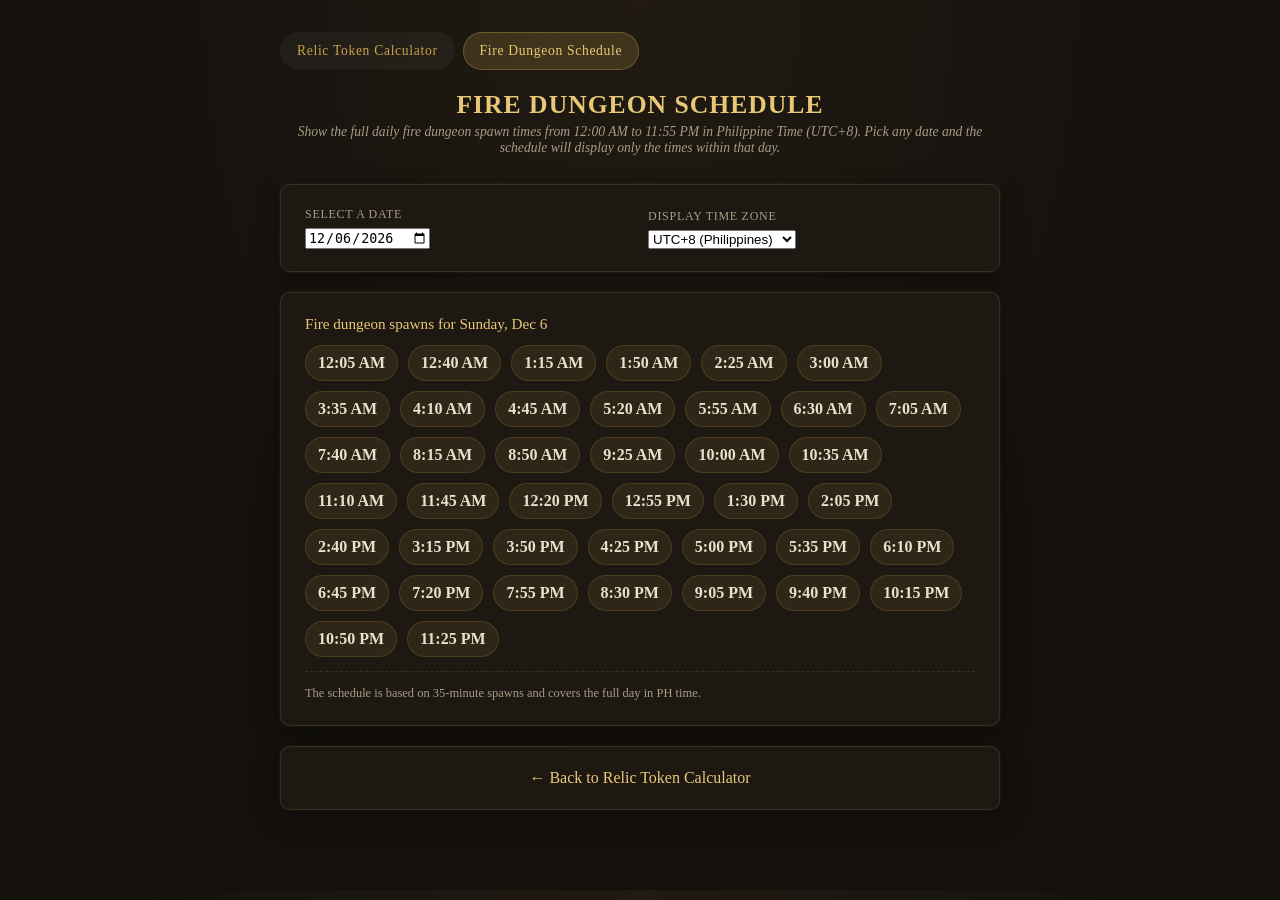
==== fire.html @ e33b1e65 "fire dungeon" ====
<!DOCTYPE html>
<html lang="en">
  <head>
    <meta charset="UTF-8" />
    <meta name="viewport" content="width=device-width, initial-scale=1.0" />
    <title>Fire Dungeon Schedule</title>
    <link rel="stylesheet" href="css/styles.css" />
  </head>
  <body>
    <div class="wrap">
      <div class="tab-nav">
        <a class="tab" href="index.html">Relic Token Calculator</a>
        <a class="tab active" href="fire.html">Fire Dungeon Schedule</a>
      </div>
      <h1>Fire Dungeon Schedule</h1>
      <div class="sub">Show the full daily fire dungeon spawn times from 12:00 AM to 11:55 PM in Philippine Time (UTC+8). Pick any date and the schedule will display only the times within that day.</div>

      <div class="panel">
        <div class="row">
          <div class="field">
            <label for="scheduleDate">Select a date</label>
            <input type="date" id="scheduleDate" />
          </div>
          <div class="field">
            <label for="timezone">Display time zone</label>
            <select id="timezone">
              <option value="Asia/Manila" selected>UTC+8 (Philippines)</option>
              <option value="Asia/Singapore">UTC+8 (Singapore)</option>
              <option value="Asia/Tokyo">UTC+9 (Tokyo)</option>
              <option value="Australia/Sydney">UTC+10 (Sydney)</option>
              <option value="Europe/London">UTC+0 (London)</option>
              <option value="Europe/Berlin">UTC+1 (Berlin)</option>
              <option value="Europe/Moscow">UTC+3 (Moscow)</option>
              <option value="America/New_York">UTC-5 (New York)</option>
              <option value="America/Chicago">UTC-6 (Chicago)</option>
              <option value="America/Denver">UTC-7 (Denver)</option>
              <option value="America/Los_Angeles">UTC-8 (Los Angeles)</option>
              <option value="UTC">UTC</option>
            </select>
          </div>
        </div>
      </div>

      <div class="panel">
        <div class="schedule-heading">Fire dungeon spawns for <span id="dayLabel"></span></div>
        <div class="schedule" id="scheduleList"></div>
        <div class="note">The schedule is based on 35-minute spawns and covers the full day in PH time.</div>
      </div>

      <div class="panel nav-panel">
        <a class="back-link" href="index.html">← Back to Relic Token Calculator</a>
      </div>
    </div>

    <script src="js/fire.js"></script>
  </body>
</html>
---- css/styles.css ----
:root {
  --bg: #14110d;
  --panel: #1d1812;
  --line: #3a2f22;
  --gold: #c9a24b;
  --gold-bright: #e8c877;
  --text: #e9e1d0;
  --dim: #a89c85;
  --danger: #b0503f;
}

* {
  box-sizing: border-box;
}

body {
  margin: 0;
  background: radial-gradient(ellipse at top, #201a12 0%, var(--bg) 60%);
  color: var(--text);
  font-family: 'Iowan Old Style', 'Palatino Linotype', Georgia, serif;
  padding: 32px 16px 60px;
}

.wrap {
  max-width: 720px;
  margin: 0 auto;
}

h1 {
  font-size: 1.6rem;
  letter-spacing: 0.04em;
  text-align: center;
  margin: 0 0 4px;
  color: var(--gold-bright);
  text-transform: uppercase;
}

.sub {
  text-align: center;
  color: var(--dim);
  font-size: 0.85rem;
  margin-bottom: 28px;
  font-style: italic;
}

.panel {
  background: var(--panel);
  border: 1px solid var(--line);
  border-radius: 10px;
  padding: 22px 24px;
  margin-bottom: 20px;
  box-shadow: 0 0 0 1px rgba(201, 162, 75, 0.05), 0 8px 24px rgba(0, 0, 0, 0.35);
}

.row {
  display: flex;
  gap: 16px;
  flex-wrap: wrap;
  align-items: flex-end;
}

label {
  display: block;
  font-size: 0.75rem;
  letter-spacing: 0.06em;
  text-transform: uppercase;
  color: var(--dim);
  margin-bottom: 6px;
}

.field {
  flex: 1;
  min-width: 160px;
}

input[type='number'] {
  width: 100%;
  background: #0f0c08;
  border: 1px solid var(--line);
  color: var(--gold-bright);
  font-family: inherit;
  font-size: 1.05rem;
  padding: 9px 10px;
  border-radius: 6px;
}

input[type='range'] {
  width: 100%;
  accent-color: var(--gold);
}

.toggle-row {
  display: flex;
  align-items: center;
  gap: 10px;
  margin-top: 16px;
  font-size: 0.85rem;
  color: var(--text);
}

.toggle-row input {
  accent-color: var(--gold);
  width: 16px;
  height: 16px;
}

.toggle-label {
  margin: 0;
  text-transform: none;
  letter-spacing: 0;
  font-size: 0.85rem;
  color: var(--text);
}

.level-marks {
  display: flex;
  justify-content: space-between;
  font-size: 0.7rem;
  color: var(--dim);
  margin-top: 4px;
}

.quick {
  display: flex;
  gap: 8px;
  margin-top: 14px;
  flex-wrap: wrap;
}

.quick button {
  background: transparent;
  border: 1px solid var(--line);
  color: var(--gold);
  padding: 6px 12px;
  border-radius: 20px;
  font-size: 0.75rem;
  cursor: pointer;
  font-family: inherit;
  letter-spacing: 0.03em;
}

.quick button:hover {
  background: rgba(201, 162, 75, 0.12);
  border-color: var(--gold);
}

.result-hero {
  text-align: center;
  padding: 26px 10px 10px;
}

.result-hero .amount {
  font-size: 2.6rem;
  color: var(--gold-bright);
  font-weight: bold;
  letter-spacing: 0.01em;
}

.result-hero .label {
  font-size: 0.8rem;
  color: var(--dim);
  text-transform: uppercase;
  letter-spacing: 0.08em;
  margin-top: 2px;
}

table {
  width: 100%;
  border-collapse: collapse;
  margin-top: 18px;
  font-size: 0.9rem;
}

th,
td {
  text-align: left;
  padding: 8px 6px;
  border-bottom: 1px solid var(--line);
}

th {
  color: var(--dim);
  font-weight: normal;
  text-transform: uppercase;
  font-size: 0.7rem;
  letter-spacing: 0.05em;
}

td.num,
th.num {
  text-align: right;
}

tr.current td {
  color: var(--gold-bright);
}

.note {
  font-size: 0.78rem;
  color: var(--dim);
  line-height: 1.5;
  margin-top: 14px;
  border-top: 1px dashed var(--line);
  padding-top: 12px;
}

.tab-nav {
  display: flex;
  gap: 8px;
  margin-bottom: 20px;
}

.tab {
  display: inline-flex;
  align-items: center;
  justify-content: center;
  padding: 10px 16px;
  border-radius: 999px;
  border: 1px solid transparent;
  background: rgba(255, 255, 255, 0.04);
  color: var(--gold);
  text-decoration: none;
  font-size: 0.85rem;
  letter-spacing: 0.05em;
}

.tab.active {
  background: rgba(201, 162, 75, 0.2);
  border-color: rgba(201, 162, 75, 0.35);
  color: var(--gold-bright);
}

.interval-display {
  color: var(--text);
  font-size: 1rem;
  margin-top: 6px;
}

.schedule-heading {
  font-size: 0.95rem;
  color: var(--gold-bright);
  margin-bottom: 12px;
}

.schedule {
  display: flex;
  flex-wrap: wrap;
  gap: 10px;
}

.schedule-item {
  background: rgba(201, 162, 75, 0.1);
  border: 1px solid rgba(201, 162, 75, 0.18);
  border-radius: 999px;
  padding: 8px 12px;
  color: var(--text);
  font-weight: 600;
}

.nav-panel {
  text-align: center;
}

.back-link {
  color: var(--gold-bright);
  text-decoration: none;
}

.back-link:hover {
  text-decoration: underline;
}
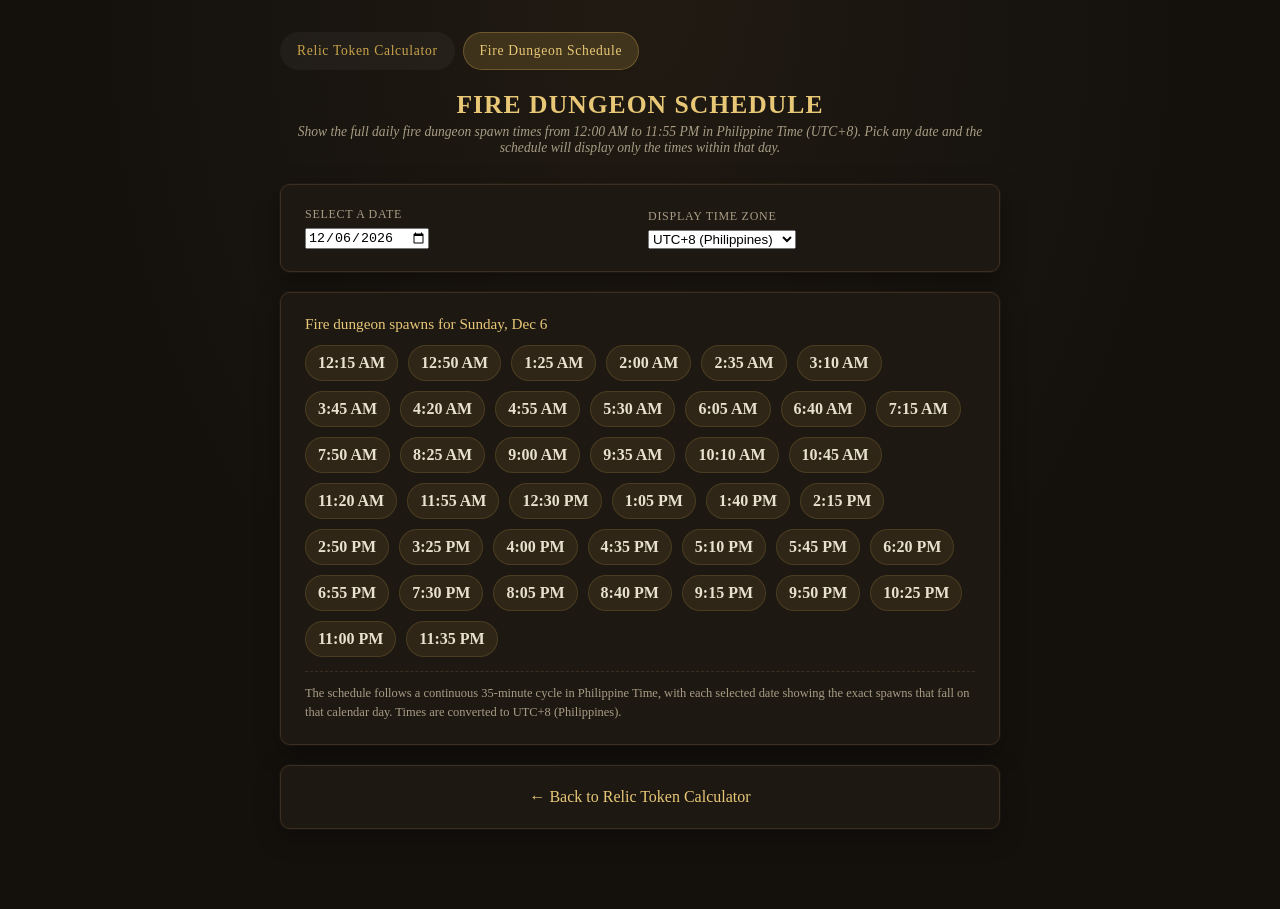
==== commit cee4d02e: "fixed something" ====
--- a/fire.html
+++ b/fire.html
@@ -44,7 +44,7 @@
       <div class="panel">
         <div class="schedule-heading">Fire dungeon spawns for <span id="dayLabel"></span></div>
         <div class="schedule" id="scheduleList"></div>
-        <div class="note">The schedule is based on 35-minute spawns and covers the full day in PH time.</div>
+        <div class="note" id="scheduleNote">The schedule is based on 35-minute spawns and covers the full day in Philippine Time.</div>
       </div>
 
       <div class="panel nav-panel">
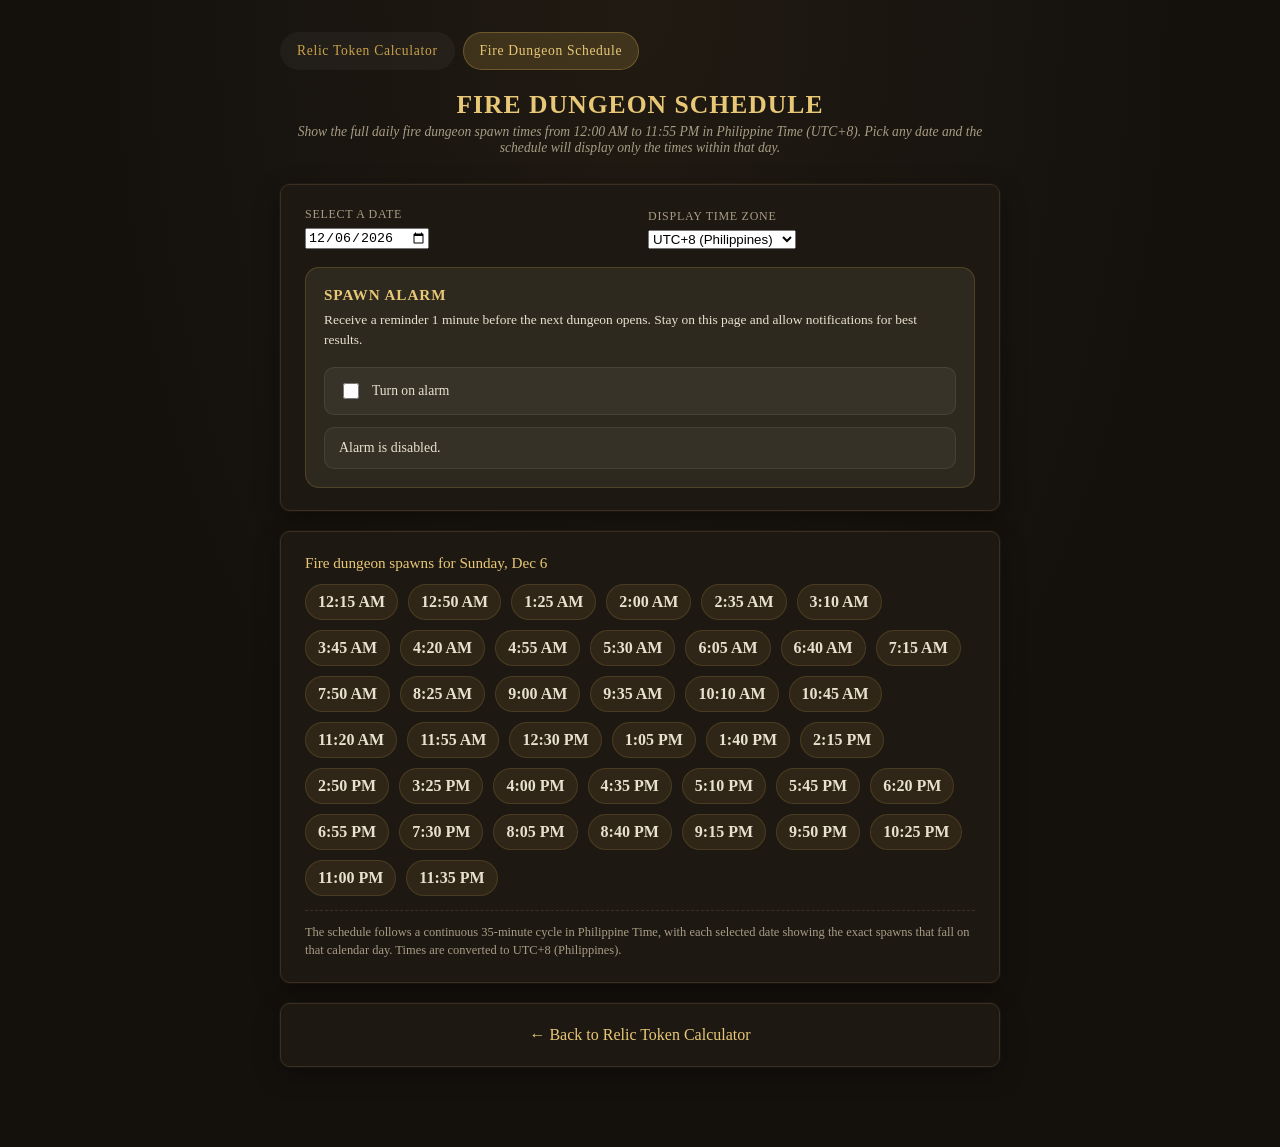
==== commit 40024060: "alarm added" ====
--- a/fire.html
+++ b/fire.html
@@ -39,6 +39,21 @@
             </select>
           </div>
         </div>
+        <div class="alarm-panel">
+          <div class="alarm-header">
+            <div class="alarm-title">Spawn alarm</div>
+            <div class="alarm-description">Receive a reminder 1 minute before the next dungeon opens. Stay on this page and allow notifications for best results.</div>
+          </div>
+          <div class="toggle-row alarm-toggle-row">
+            <input type="checkbox" id="alarmEnabled" />
+            <label for="alarmEnabled" class="toggle-label">
+              Turn on alarm
+            </label>
+          </div>
+          <div class="alarm-status" id="nextAlarmInfo">
+            Alarm is disabled until the schedule is visible.
+          </div>
+        </div>
       </div>
 
       <div class="panel">
--- a/css/styles.css
+++ b/css/styles.css
@@ -110,6 +110,53 @@
   letter-spacing: 0;
   font-size: 0.85rem;
   color: var(--text);
+}
+
+.alarm-panel {
+  background: rgba(255, 238, 175, 0.08);
+  border: 1px solid rgba(201, 162, 75, 0.22);
+  border-radius: 14px;
+  padding: 18px;
+  margin-top: 18px;
+}
+
+.alarm-header {
+  display: flex;
+  flex-direction: column;
+  gap: 6px;
+  margin-bottom: 14px;
+}
+
+.alarm-title {
+  color: var(--gold-bright);
+  font-size: 0.95rem;
+  font-weight: 700;
+  letter-spacing: 0.06em;
+  text-transform: uppercase;
+}
+
+.alarm-description {
+  color: var(--text);
+  font-size: 0.84rem;
+  line-height: 1.5;
+}
+
+.alarm-toggle-row {
+  align-items: center;
+  background: rgba(255, 255, 255, 0.05);
+  border: 1px solid rgba(255, 255, 255, 0.08);
+  border-radius: 10px;
+  padding: 12px 14px;
+}
+
+.alarm-status {
+  margin-top: 12px;
+  font-size: 0.87rem;
+  color: var(--text);
+  background: rgba(255, 255, 255, 0.04);
+  border: 1px solid rgba(255, 255, 255, 0.08);
+  border-radius: 10px;
+  padding: 12px 14px;
 }
 
 .level-marks {
@@ -203,7 +250,6 @@
   border-top: 1px dashed var(--line);
   padding-top: 12px;
 }
-
 .tab-nav {
   display: flex;
   gap: 8px;
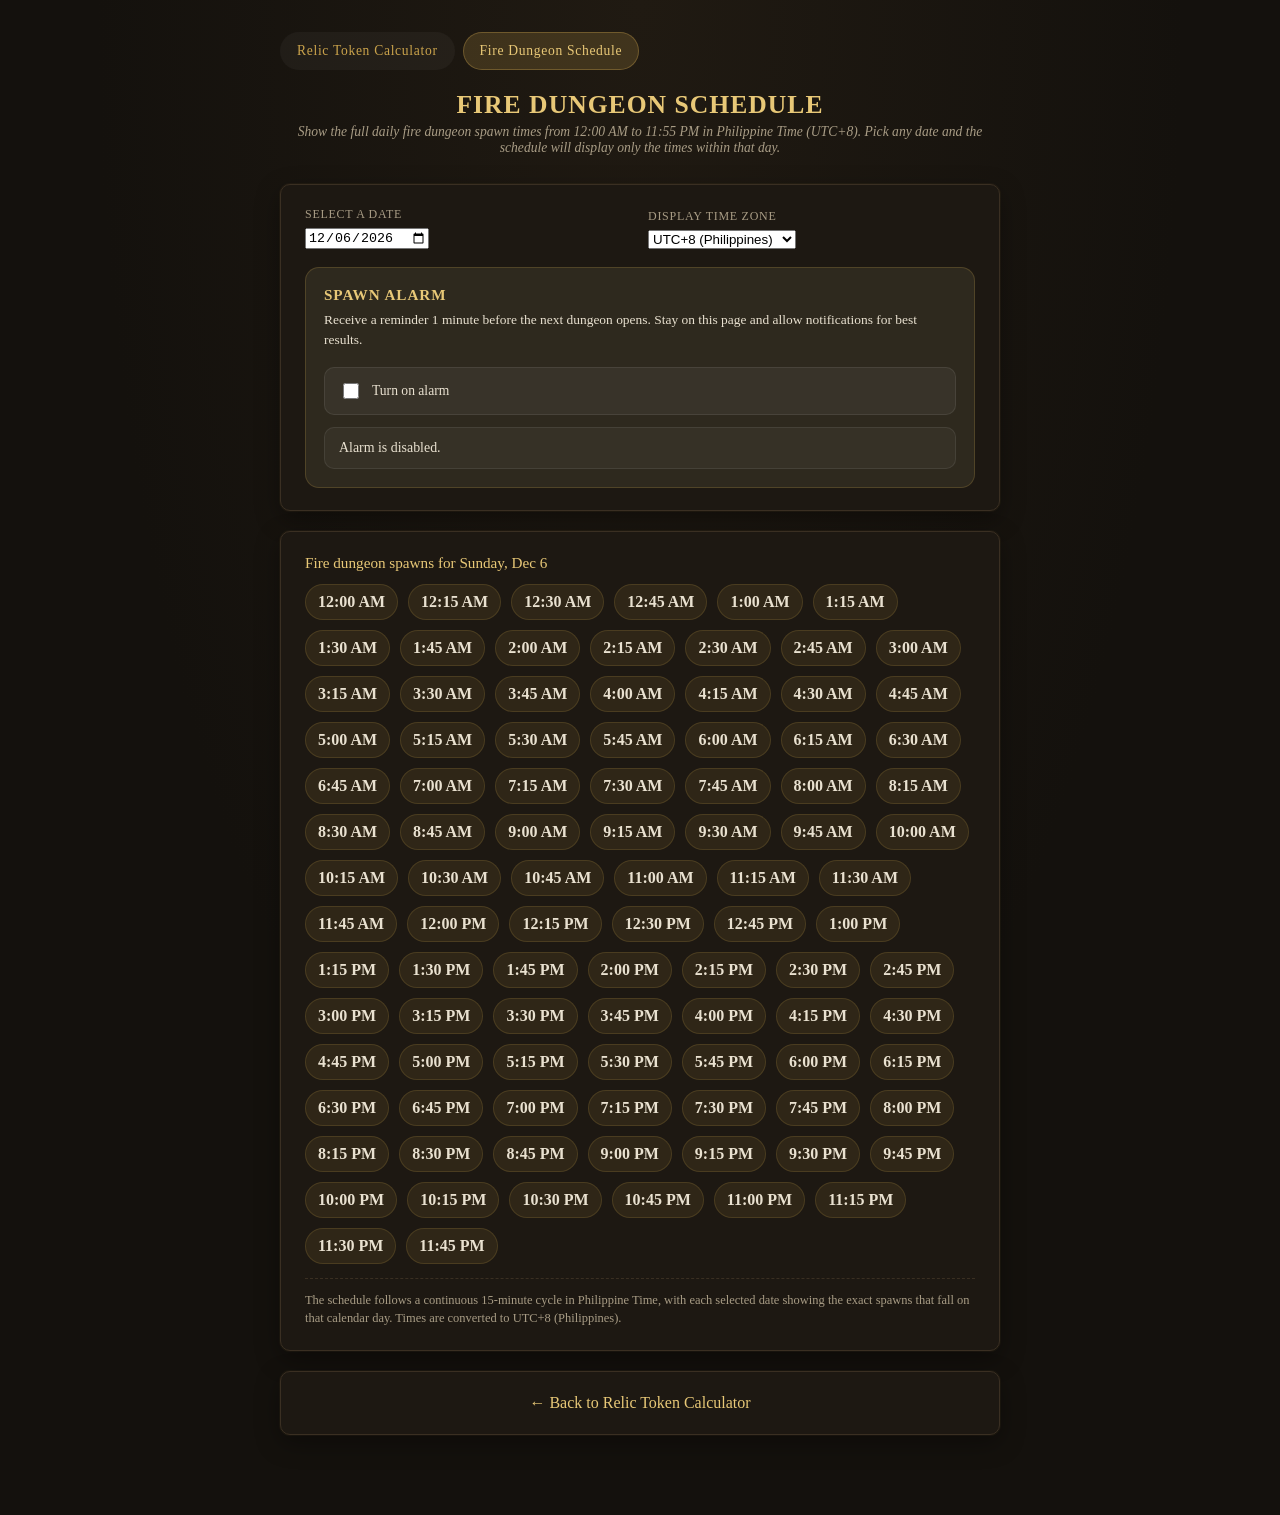
==== commit 485b7163: "change interval to 15mins" ====
--- a/fire.html
+++ b/fire.html
@@ -59,7 +59,7 @@
       <div class="panel">
         <div class="schedule-heading">Fire dungeon spawns for <span id="dayLabel"></span></div>
         <div class="schedule" id="scheduleList"></div>
-        <div class="note" id="scheduleNote">The schedule is based on 35-minute spawns and covers the full day in Philippine Time.</div>
+        <div class="note" id="scheduleNote">The schedule is based on 15-minute spawns and covers the full day in Philippine Time.</div>
       </div>
 
       <div class="panel nav-panel">
